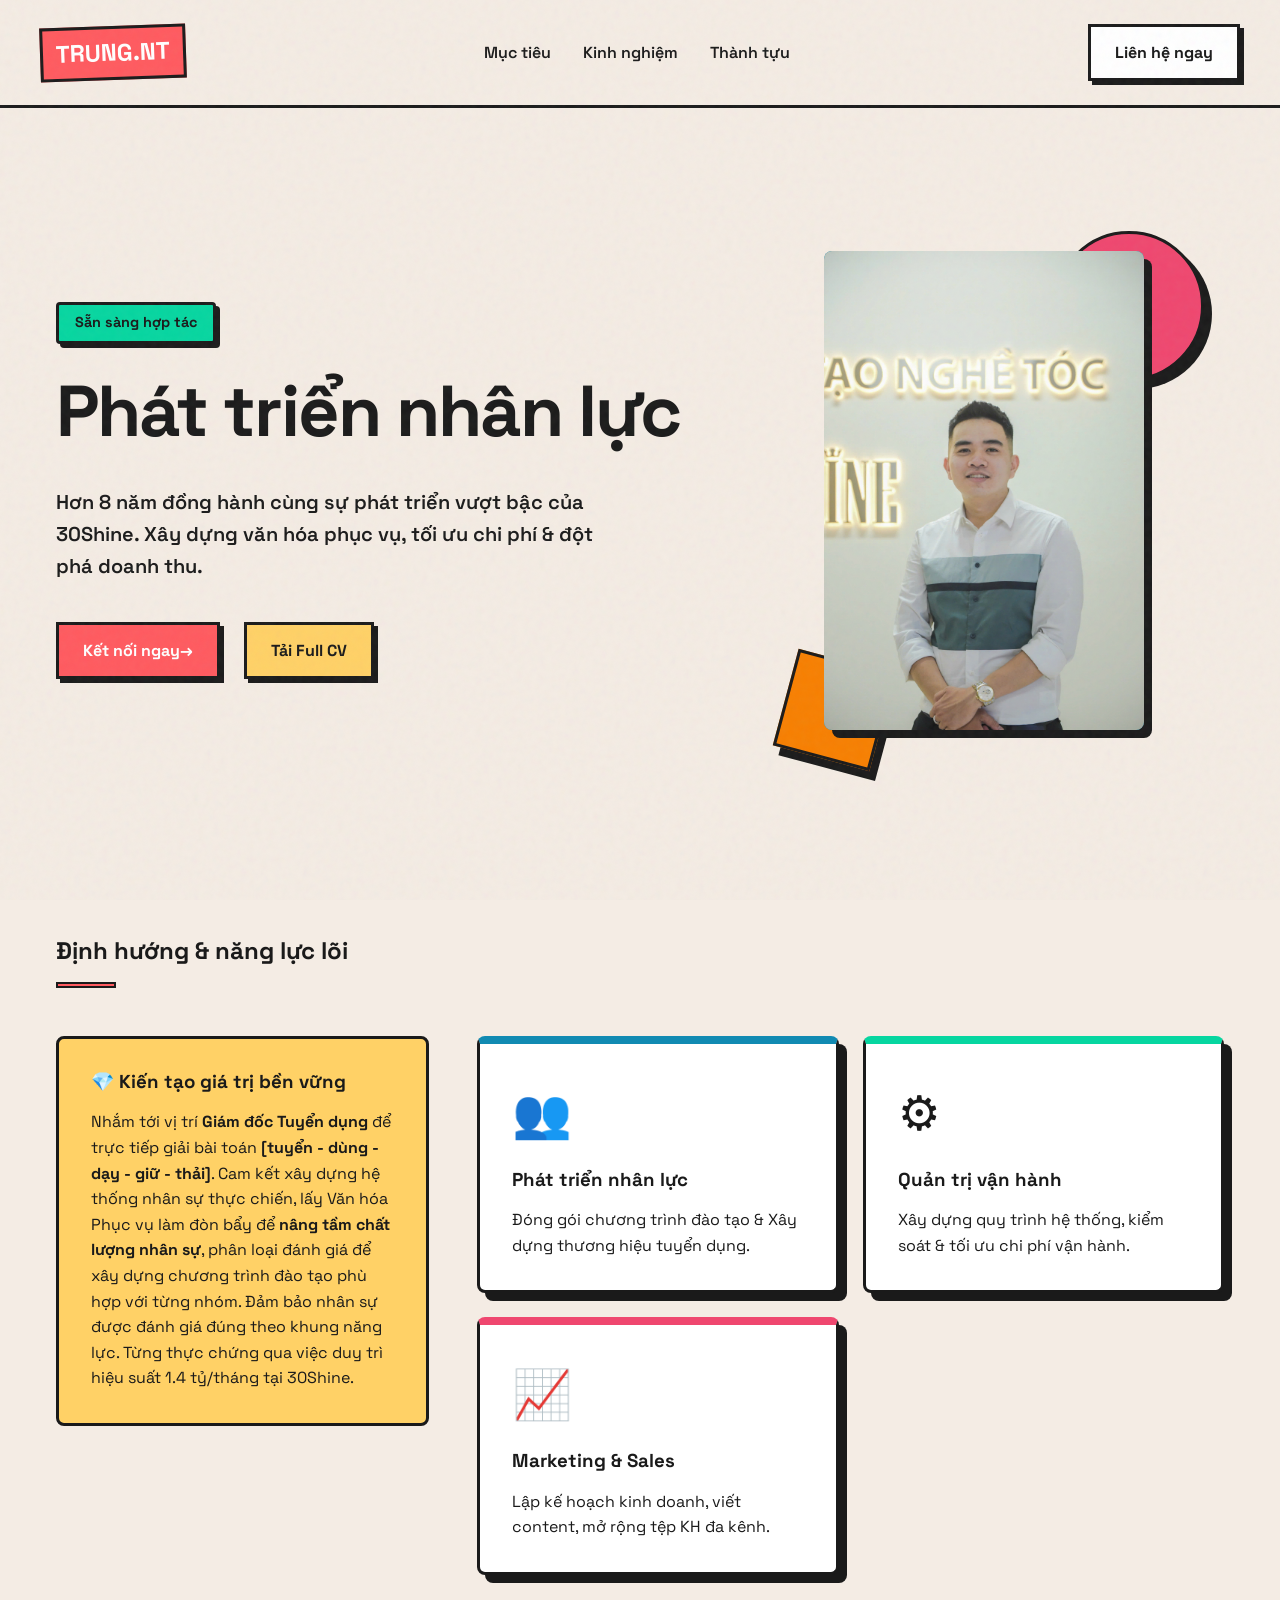
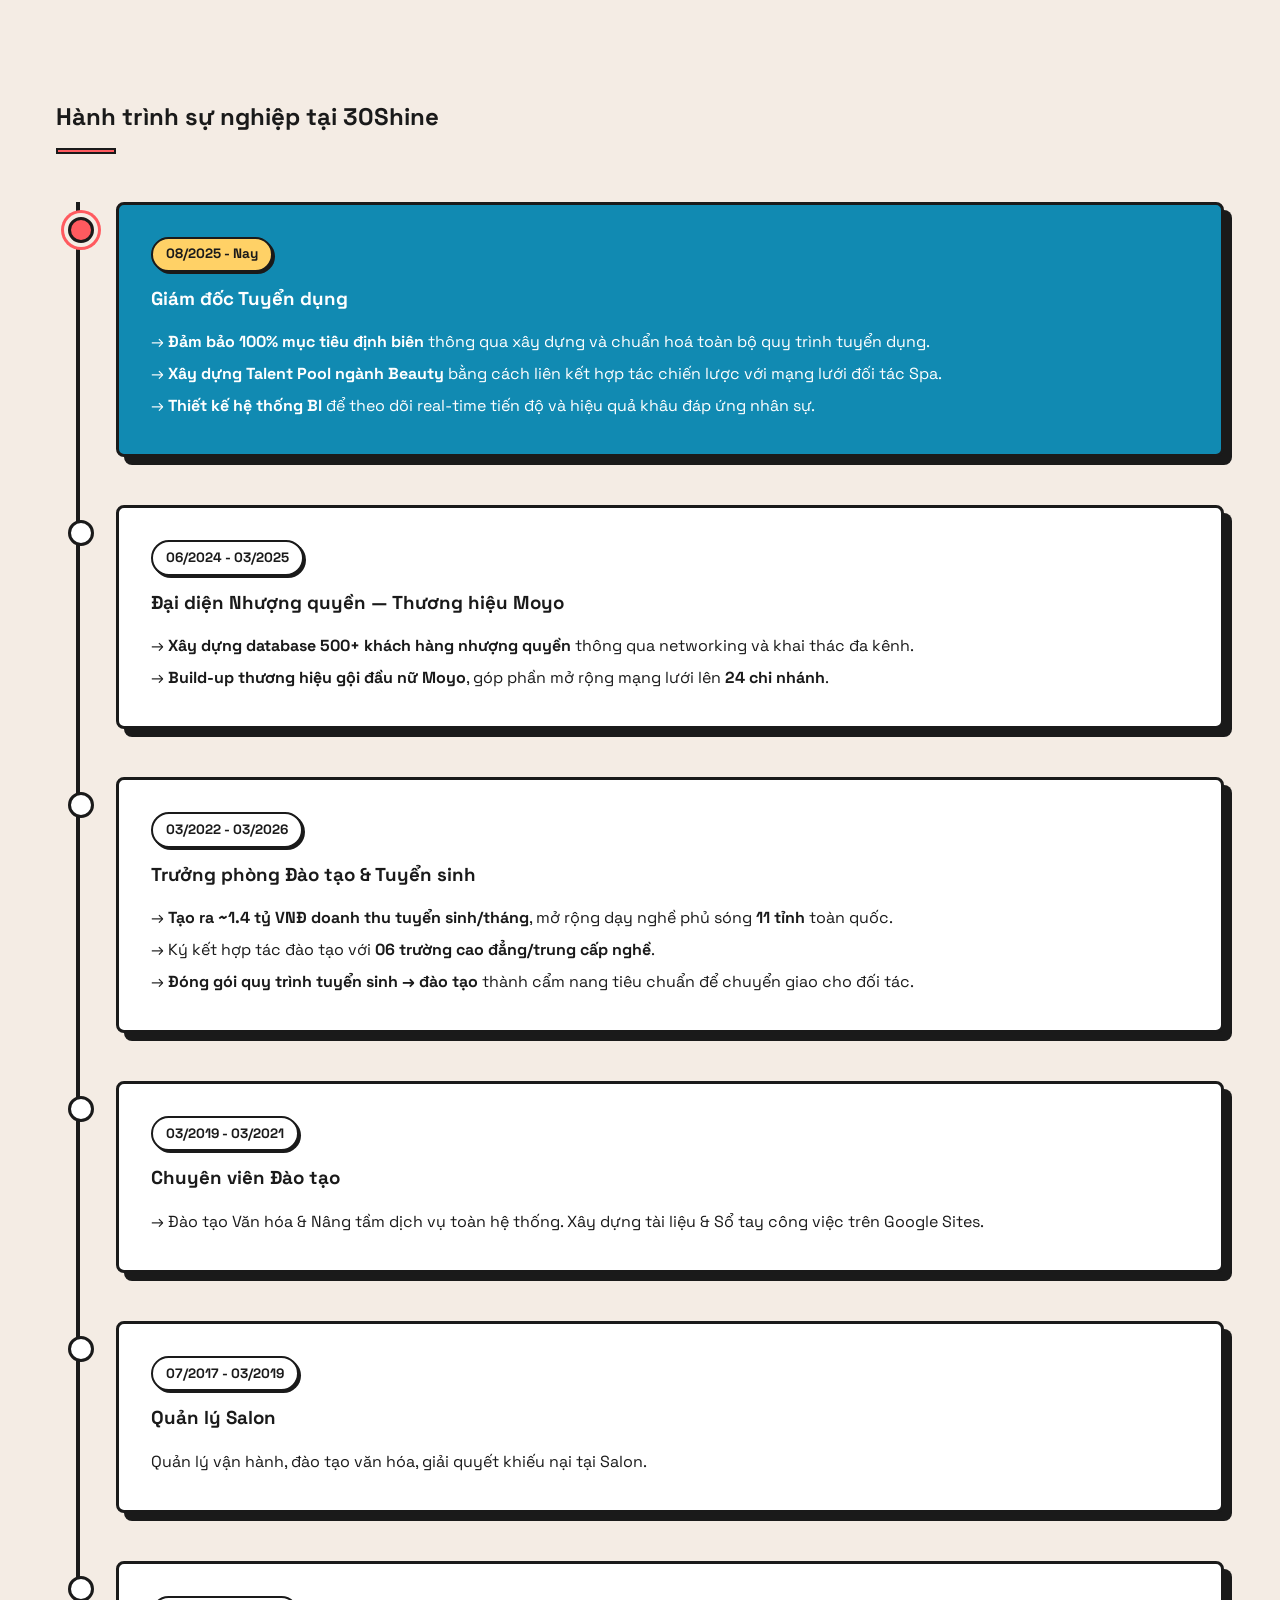
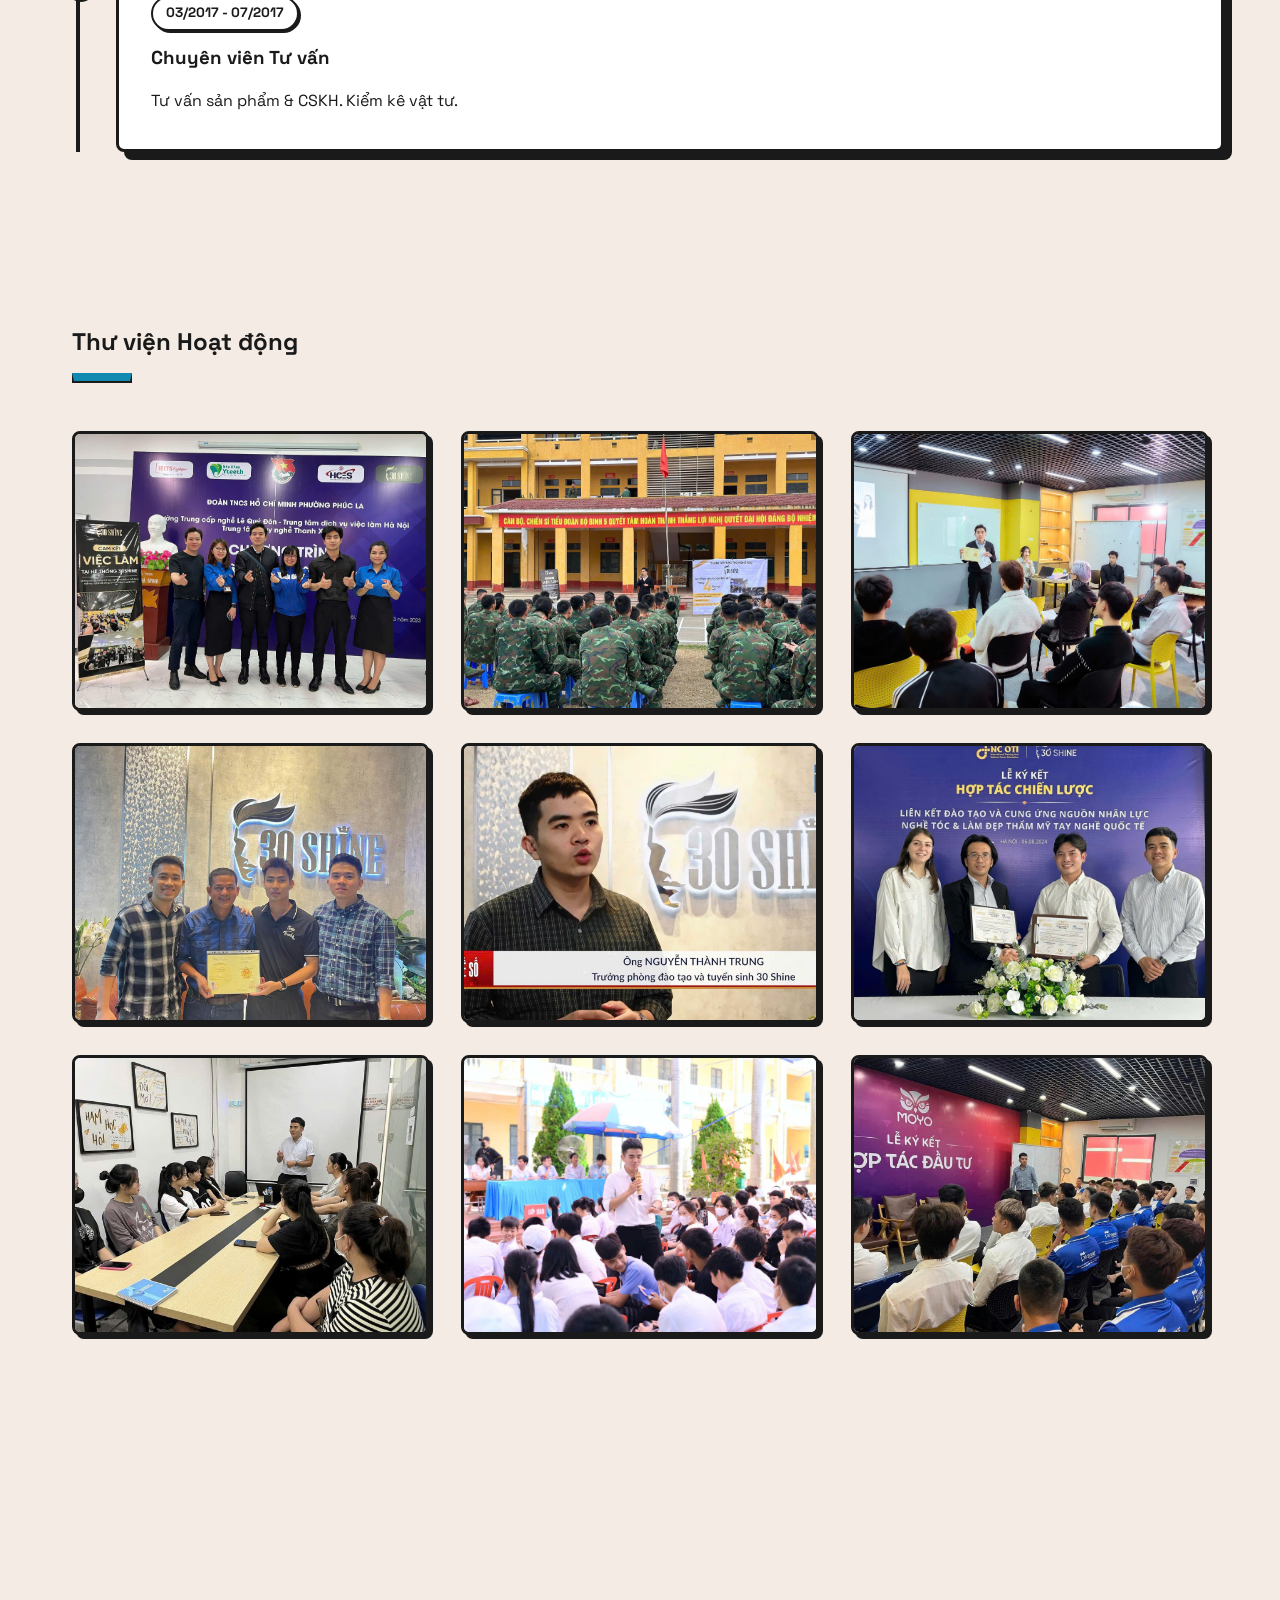
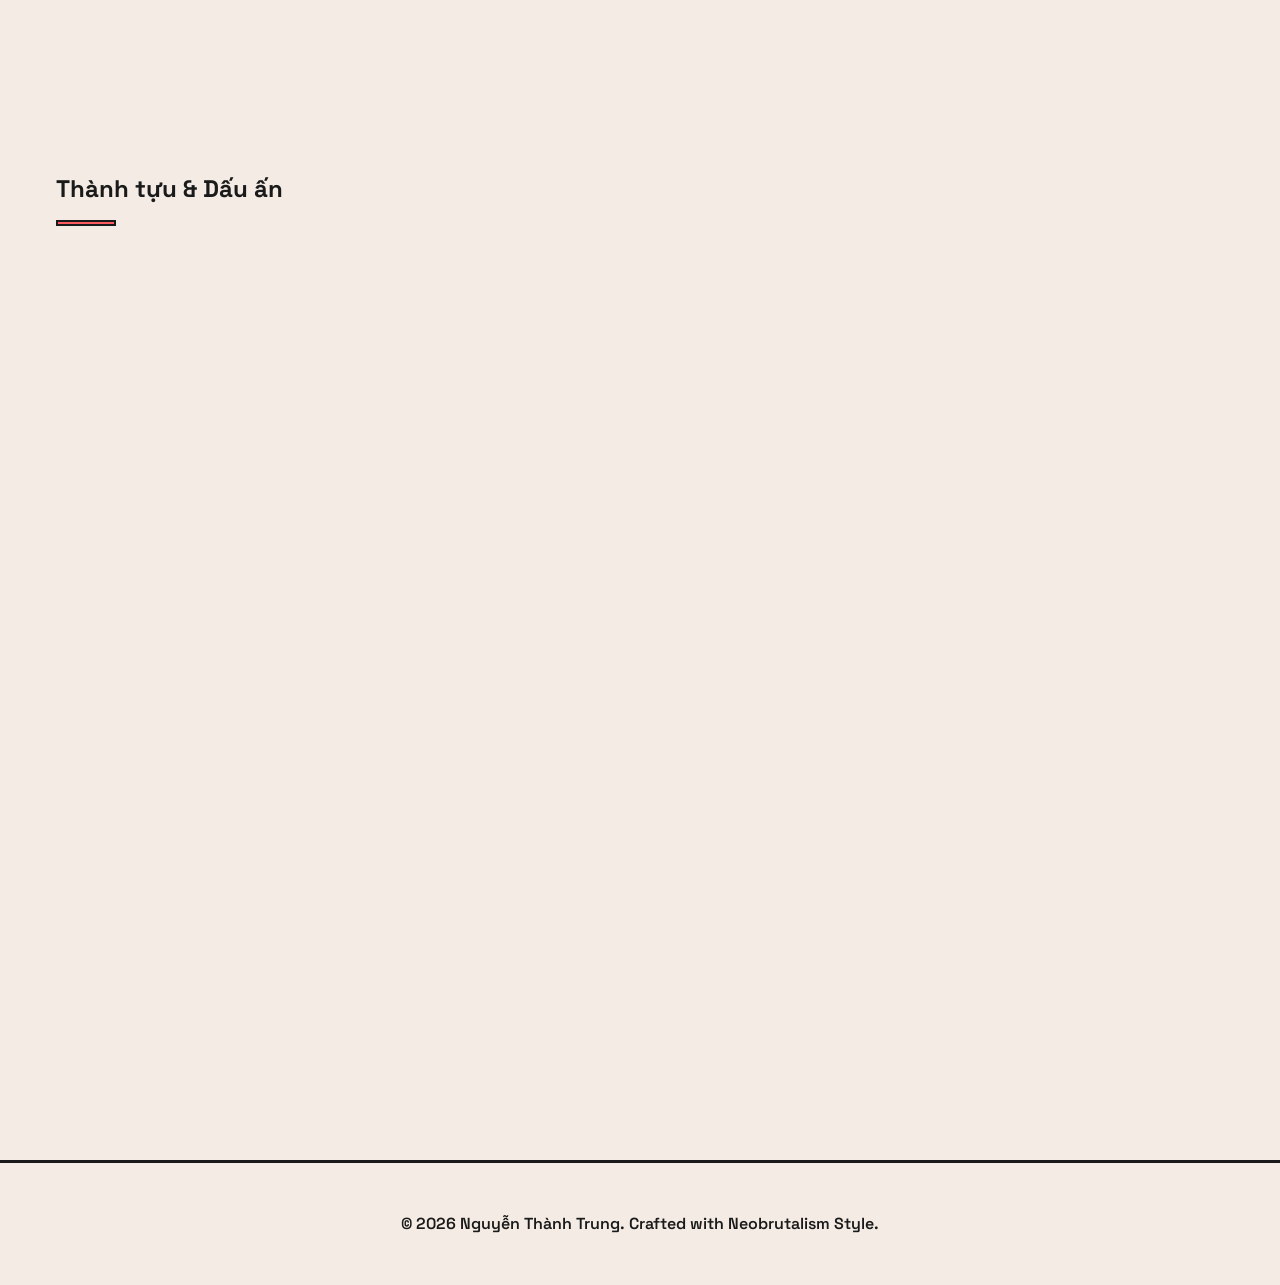
==== index.html @ 02f77760 "Add files via upload" ====
<!DOCTYPE html>
<html lang="vi">

<head>
    <meta charset="UTF-8">
    <meta name="viewport" content="width=device-width, initial-scale=1.0">
    <title>Nguyễn Thành Trung | Portfolio</title>
    <meta name="description" content="Portfolio của Nguyễn Thành Trung - Chuyên gia Đào tạo & Vận hành.">
    <!-- Google Fonts -->
    <link rel="preconnect" href="https://fonts.googleapis.com">
    <link rel="preconnect" href="https://fonts.gstatic.com" crossorigin>
    <link href="https://fonts.googleapis.com/css2?family=Space+Grotesk:wght@400;600;700&display=swap" rel="stylesheet">
    <link rel="stylesheet" href="style.css">
</head>

<body>
    <div class="noise-overlay"></div>

    <!-- Navigation -->
    <nav class="neo-nav">
        <div class="nav-content">
            <div class="logo">TRUNG.NT</div>
            <button class="mobile-menu-btn" aria-label="Toggle menu">
                <span></span><span></span><span></span>
            </button>
            <ul class="nav-links">
                <li><a href="#about">Mục tiêu</a></li>
                <li><a href="#experience">Kinh nghiệm</a></li>
                <li><a href="#achievements">Thành tựu</a></li>
            </ul>
            <a href="#contact" class="neo-btn nav-btn">Liên hệ ngay</a>
        </div>
    </nav>

    <main>
        <!-- Hero Section -->
        <section class="hero" id="hero">
            <div class="hero-content">
                <div class="badge">Sẵn sàng hợp tác</div>
                <h1 class="hero-title">
                    <span class="highlight-box">Phát triển nhân lực</span>
                </h1>
                <p class="hero-subtitle">
                    Hơn 8 năm đồng hành cùng sự phát triển vượt bậc của 30Shine. Xây dựng văn hóa phục vụ, tối ưu chi
                    phí & đột phá doanh thu.
                </p>
                <div class="hero-actions">
                    <a href="#contact" class="neo-btn primary-btn pulse-anim">Kết nối ngay <span
                            class="arrow">→</span></a>
                    <a href="cv_detail.html" target="_blank" class="neo-btn secondary-btn">Tải Full CV</a>
                </div>
            </div>
            <div class="hero-visual">
                <div class="neo-card intro-card">
                    <img src="assets/images/anh_dai_dien.jpg" alt="Nguyễn Thành Trung - Giám đốc Tuyển dụng"
                        class="profile-pic">
                </div>
                <!-- Trang trí -->
                <div class="shape shape-1"></div>
                <div class="shape shape-2"></div>
            </div>
        </section>



        <!-- Mục tiêu & Năng lực lõi -->
        <section class="about" id="about">
            <div class="section-header">
                <h2 class="section-title">Định hướng & năng lực lõi</h2>
                <div class="neo-separator"></div>
            </div>
            <div class="about-grid">
                <div class="about-text neo-box">
                    <h3>💎 Kiến tạo giá trị bền vững</h3>
                    <p>Nhắm tới vị trí <strong>Giám đốc Tuyển dụng</strong> để trực tiếp giải bài toán
                        <strong>[tuyển - dùng - dạy - giữ - thải]</strong>. Cam kết xây dựng hệ
                        thống nhân sự thực chiến, lấy Văn hóa Phục vụ làm đòn bẩy để <strong>nâng tầm chất lượng nhân
                            sự</strong>, phân loại đánh giá để xây dựng chương trình đào tạo phù hợp với từng nhóm. Đảm
                        bảo nhân sự được đánh giá đúng theo khung năng lực. Từng thực chứng qua việc duy trì hiệu suất
                        1.4 tỷ/tháng tại 30Shine.
                    </p>
                </div>

                <div class="skills-grid">
                    <div class="neo-card skill-card color-blue">
                        <div class="skill-icon">👥</div>
                        <h3>Phát triển nhân lực</h3>
                        <p>Đóng gói chương trình đào tạo & Xây dựng thương hiệu tuyển dụng.</p>
                    </div>
                    <div class="neo-card skill-card color-green">
                        <div class="skill-icon">⚙️</div>
                        <h3>Quản trị vận hành</h3>
                        <p>Xây dựng quy trình hệ thống, kiểm soát & tối ưu chi phí vận hành.</p>
                    </div>
                    <div class="neo-card skill-card color-pink">
                        <div class="skill-icon">📈</div>
                        <h3>Marketing & Sales</h3>
                        <p>Lập kế hoạch kinh doanh, viết content, mở rộng tệp KH đa kênh.</p>
                    </div>
                </div>
            </div>
        </section>

        <!-- Kinh nghiệm -->
        <section class="experience" id="experience">
            <div class="section-header">
                <h2 class="section-title">Hành trình sự nghiệp tại 30Shine</h2>
                <div class="neo-separator"></div>
            </div>

            <div class="timeline">
                <!-- Job 1: Giám đốc Tuyển dụng -->
                <div class="timeline-item is-current">
                    <div class="neo-card job-card highlight-card">
                        <div class="job-meta">
                            <span class="job-date neo-badge">08/2025 - Nay</span>
                        </div>
                        <h3 class="job-role">Giám đốc Tuyển dụng</h3>
                        <p class="job-description">
                            → <strong>Đảm bảo 100% mục tiêu định biên</strong> thông qua xây dựng và chuẩn hoá toàn bộ
                            quy trình tuyển dụng.<br>
                            → <strong>Xây dựng Talent Pool ngành Beauty</strong> bằng cách liên kết hợp tác chiến lược
                            với mạng lưới đối tác Spa.<br>
                            → <strong>Thiết kế hệ thống BI</strong> để theo dõi real-time tiến độ và hiệu quả khâu đáp
                            ứng nhân sự.
                        </p>
                    </div>
                </div>

                <!-- Job 2: Đại diện Nhượng quyền -->
                <div class="timeline-item">
                    <div class="neo-card job-card">
                        <div class="job-meta">
                            <span class="job-date neo-badge">06/2024 - 03/2025</span>
                        </div>
                        <h3 class="job-role">Đại diện Nhượng quyền — Thương hiệu Moyo</h3>
                        <p class="job-description">
                            → <strong>Xây dựng database 500+ khách hàng nhượng quyền</strong> thông qua networking và
                            khai
                            thác đa kênh.<br>
                            → <strong>Build-up thương hiệu gội đầu nữ Moyo</strong>, góp phần mở rộng mạng lưới lên
                            <strong>24 chi nhánh</strong>.
                        </p>
                    </div>
                </div>

                <!-- Job 3: Trưởng phòng ĐT & TS -->
                <div class="timeline-item">
                    <div class="neo-card job-card">
                        <div class="job-meta">
                            <span class="job-date neo-badge">03/2022 - 03/2026</span>
                        </div>
                        <h3 class="job-role">Trưởng phòng Đào tạo & Tuyển sinh</h3>
                        <p class="job-description">
                            → <strong>Tạo ra ~1.4 tỷ VNĐ doanh thu tuyển sinh/tháng</strong>, mở rộng dạy nghề phủ sóng
                            <strong>11 tỉnh</strong> toàn quốc.<br>
                            → Ký kết hợp tác đào tạo với <strong>06 trường cao đẳng/trung cấp nghề</strong>.<br>
                            → <strong>Đóng gói quy trình tuyển sinh → đào tạo</strong> thành cẩm nang tiêu chuẩn để
                            chuyển giao cho đối tác.
                        </p>
                    </div>
                </div>

                <!-- Job 4: Chuyên viên Đào tạo -->
                <div class="timeline-item">
                    <div class="neo-card job-card small-card">
                        <div class="job-meta">
                            <span class="job-date neo-badge">03/2019 - 03/2021</span>
                        </div>
                        <h3 class="job-role">Chuyên viên Đào tạo</h3>
                        <p class="job-description">
                            → Đào tạo Văn hóa & Nâng tầm dịch vụ toàn hệ thống. Xây dựng tài liệu & Sổ tay công việc
                            trên Google Sites.
                        </p>
                    </div>
                </div>

                <!-- Job 5: Quản lý Salon -->
                <div class="timeline-item collapsed">
                    <div class="neo-card job-card small-card">
                        <div class="job-meta">
                            <span class="job-date neo-badge">07/2017 - 03/2019</span>
                        </div>
                        <h3 class="job-role">Quản lý Salon</h3>
                        <p class="job-description">Quản lý vận hành, đào tạo văn hóa, giải quyết khiếu nại tại Salon.
                        </p>
                    </div>
                </div>

                <!-- Job 6: Chuyên viên Tư vấn -->
                <div class="timeline-item collapsed">
                    <div class="neo-card job-card small-card">
                        <div class="job-meta">
                            <span class="job-date neo-badge">03/2017 - 07/2017</span>
                        </div>
                        <h3 class="job-role">Chuyên viên Tư vấn</h3>
                        <p class="job-description">Tư vấn sản phẩm & CSKH. Kiểm kê vật tư.</p>
                    </div>
                </div>
            </div>
        </section>

        <!-- Thư viện hình ảnh hoạt động -->
        <section class="gallery" id="gallery">
            <div class="section-header">
                <h2 class="section-title">Thư viện Hoạt động</h2>
                <div class="neo-separator color-blue"></div>
            </div>
            <div class="gallery-grid">
                <div class="neo-card img-card"><img
                        src="assets/images/z7576290577034_81e336fcf08d0fcaa352661050a83299.jpg" alt="Hoạt động 1"
                        loading="lazy"></div>
                <div class="neo-card img-card"><img
                        src="assets/images/z7576290581107_7b0a91bdfef09a98564b756880747d9b.jpg" alt="Hoạt động 2"
                        loading="lazy"></div>
                <div class="neo-card img-card"><img
                        src="assets/images/z7576290594492_5654cd7d3670d0427db9d3370e00cd32.jpg" alt="Hoạt động 3"
                        loading="lazy"></div>
                <div class="neo-card img-card"><img
                        src="assets/images/z7576290595450_aef2e94fbaa9cb9de19e017eab35b91e.jpg" alt="Hoạt động 4"
                        loading="lazy"></div>
                <div class="neo-card img-card"><img
                        src="assets/images/z7576290597962_6893ce26d11a2f3e58070a5933b6b26e.jpg" alt="Hoạt động 5"
                        loading="lazy"></div>
                <div class="neo-card img-card"><img
                        src="assets/images/z7576290605880_f2f3d785ffdaaa693ee21861bc54a91a.jpg" alt="Hoạt động 6"
                        loading="lazy"></div>
                <div class="neo-card img-card"><img
                        src="assets/images/z7576290618510_0b3eac11b432a378b9816c355287b7f2.jpg" alt="Hoạt động 7"
                        loading="lazy"></div>
                <div class="neo-card img-card"><img
                        src="assets/images/z7576290618651_c4ed8628e1528053c4a8f9dc5334396a.jpg" alt="Hoạt động 8"
                        loading="lazy"></div>
                <div class="neo-card img-card"><img
                        src="assets/images/z7576290620640_14280a243634efdb25fd74dba5e611fc.jpg" alt="Hoạt động 9"
                        loading="lazy"></div>
                <div class="neo-card img-card"><img
                        src="assets/images/z7576290625409_ee4d6cbe5cddcddc4caa992694242afb.jpg" alt="Hoạt động 10"
                        loading="lazy"></div>
                <!-- Ẩn hình 11 nếu grid đẹp với 10 hình hoặc để css lưới tự động responsive -->
                <div class="neo-card img-card"><img
                        src="assets/images/z7576290630093_bef7a70e5215776886c7f437cc0bbad6.jpg" alt="Hoạt động 11"
                        loading="lazy"></div>
            </div>
        </section>

        <!-- Thành tựu & Giải thưởng -->
        <section class="achievements" id="achievements">
            <div class="section-header">
                <h2 class="section-title">Thành tựu & Dấu ấn</h2>
                <div class="neo-separator"></div>
            </div>

            <div class="achievement-grid">
                <div class="neo-card stat-card">
                    <div class="stat-year neo-badge primary">2022</div>
                    <h3>Lợi nhuận Vượt trội</h3>
                    <p>Đạt thành tích dẫn đầu về tối ưu chi phí & lợi nhuận tại điểm bán.</p>
                </div>

                <div class="neo-card stat-card">
                    <div class="stat-year neo-badge primary">2021</div>
                    <h3>Tăng trưởng Đỉnh cao</h3>
                    <p>Đạt thành tích ngành hàng có lũy kế tăng trưởng cao nhất toàn quốc.</p>
                </div>

                <div class="neo-card stat-card">
                    <div class="stat-year neo-badge">2019</div>
                    <h3>Master Trainer</h3>
                    <p>Giải thưởng người truyền cảm hứng toàn quốc 30Shine.</p>
                </div>

                <div class="neo-card stat-card">
                    <div class="stat-year neo-badge">2018</div>
                    <h3>Quản lý Xuất sắc</h3>
                    <p>Ghi nhận năng lực quản trị vận hành xuất sắc.</p>
                </div>
            </div>
        </section>

        <!-- Liên hệ CTA -->
        <section class="contact" id="contact">
            <div class="neo-box cta-box color-yellow">
                <h2>Đã sẵn sàng tạo ra sự thay đổi?</h2>
                <p>Từ việc chuẩn hoá quy trình nhân sự đến xây dựng hệ thống nhượng quyền bài bản – tôi ở đây để đồng
                    hành cùng bạn trên con đường phát triển bền vững.</p>
                <div class="contact-methods">
                    <a href="mailto:trung.nguyen250196@gmail.com" class="neo-btn primary-btn email-btn">
                        <span class="icon">✉️</span> Gửi Email Ngay
                    </a>
                    <!-- Mock SĐT -->
                    <div class="neo-tag phone-tag">
                        📞 0375 749 245
                    </div>
                </div>
            </div>
        </section>
    </main>

    <footer class="neo-footer">
        <p>© 2026 Nguyễn Thành Trung. Crafted with Neobrutalism Style.</p>
    </footer>



    <script src="script.js"></script>
</body>

</html>
---- style.css ----
﻿/* Base & Reset */
:root {
    /* Neobrutalism Palette */
    --bg-color: #f4ece4;
    --text-color: #1a1a1a;
    --primary: #FF5A5F;
    --secondary: #2B2D42;

    /* Vibrant Accent Colors */
    --yellow: #FFD166;
    --green: #06D6A0;
    --blue: #118AB2;
    --pink: #EF476F;
    --orange: #F77F00;

    /* Shadows & Borders */
    --border-dark: 3px solid #1a1a1a;
    --shadow-sm: 4px 4px 0px #1a1a1a;
    --shadow-md: 8px 8px 0px #1a1a1a;
    --shadow-lg: 12px 12px 0px #1a1a1a;

    /* Typography */
    --font-main: 'Space Grotesk', system-ui, sans-serif;

    /* Spacing */
    --space-sm: 0.5rem;
    --space-md: 1rem;
    --space-lg: 2rem;
    --space-xl: 4rem;
}

* {
    margin: 0;
    padding: 0;
    box-sizing: border-box;
}

body {
    font-family: var(--font-main);
    background-color: var(--bg-color);
    color: var(--text-color);
    line-height: 1.6;
    overflow-x: hidden;
}

/* Texture Overlay */
.noise-overlay {
    position: fixed;
    top: 0;
    left: 0;
    width: 100%;
    height: 100%;
    pointer-events: none;
    z-index: 9999;
    background-image: url('data:image/svg+xml;utf8,%3Csvg viewBox="0 0 200 200" xmlns="http://www.w3.org/2000/svg"%3E%3Cfilter id="noiseFilter"%3E%3CfeTurbulence type="fractalNoise" baseFrequency="0.65" numOctaves="3" stitchTiles="stitch"/%3E%3C/filter%3E%3Crect width="100%25" height="100%25" filter="url(%23noiseFilter)" opacity="0.05"/%3E%3C/svg%3E');
}

/* Typography */
h1,
h2,
h3,
h4,
h5,
h6 {
    font-weight: 700;
    line-height: 1.2;
    margin-bottom: var(--space-md);
}

a {
    color: inherit;
    text-decoration: none;
}

/* Utilities */
.neo-btn {
    display: inline-flex;
    align-items: center;
    justify-content: center;
    padding: 0.8rem 1.5rem;
    font-family: inherit;
    font-weight: 700;
    font-size: 1rem;
    background: #fff;
    border: var(--border-dark);
    box-shadow: var(--shadow-sm);
    cursor: pointer;
    transition: all 0.2s ease;
}

.neo-btn:hover {
    transform: translate(-4px, -4px) rotate(-1deg);
    box-shadow: var(--shadow-md);
}

.neo-btn:active {
    transform: translate(2px, 2px);
    box-shadow: 2px 2px 0px #1a1a1a;
}

.neo-btn.primary-btn {
    background: var(--primary);
    color: #fff;
}

.neo-btn.secondary-btn {
    background: var(--yellow);
    color: var(--text-color);
}

.neo-card {
    background: #fff;
    border: var(--border-dark);
    box-shadow: var(--shadow-md);
    padding: var(--space-lg);
    border-radius: 8px;
    transition: transform 0.3s ease, box-shadow 0.3s ease;
}

.neo-card:hover {
    transform: translate(-6px, -6px) rotate(1deg);
    box-shadow: var(--shadow-lg);
}

.neo-box {
    background: #fff;
    border: var(--border-dark);
    padding: var(--space-lg);
    border-radius: 8px;
}

.neo-badge {
    display: inline-block;
    padding: 0.3rem 0.8rem;
    font-weight: 700;
    font-size: 0.85rem;
    border: 2px solid var(--text-color);
    border-radius: 50px;
    background: #fff;
    box-shadow: 2px 2px 0px var(--text-color);
}

.neo-badge.primary {
    background: var(--green);
}

.neo-separator {
    width: 60px;
    height: 6px;
    background: var(--primary);
    border: 2px solid var(--text-color);
    margin: var(--space-md) 0;
}

/* Structure */
main {
    max-width: 1200px;
    margin: 0 auto;
    padding: 0 var(--space-md);
}

section {
    padding: var(--space-xl) 0;
    position: relative;
}

/* --- Navigation --- */
.neo-nav {
    padding: 1.5rem;
    position: sticky;
    top: 0;
    z-index: 100;
    background: var(--bg-color);
    border-bottom: var(--border-dark);
}

.nav-content {
    max-width: 1200px;
    margin: 0 auto;
    display: flex;
    justify-content: space-between;
    align-items: center;
}

.logo {
    font-size: 1.5rem;
    font-weight: 700;
    background: var(--primary);
    color: #fff;
    padding: 0.3rem 0.8rem;
    border: var(--border-dark);
    transform: rotate(-2deg);
}

.nav-links {
    display: flex;
    list-style: none;
    gap: 2rem;
}

.nav-links a {
    font-weight: 600;
    position: relative;
    padding-bottom: 3px;
}

.nav-links a::after {
    content: '';
    position: absolute;
    bottom: 0;
    left: 0;
    width: 0;
    height: 3px;
    background: var(--primary);
    transition: width 0.3s ease;
}

.nav-links a:hover::after {
    width: 100%;
}

/* Mobile Menu Button */
.mobile-menu-btn {
    display: none;
    background: none;
    border: none;
    cursor: pointer;
    padding: 0.5rem;
    z-index: 101;
}

.mobile-menu-btn span {
    display: block;
    width: 25px;
    height: 3px;
    background-color: var(--text-color);
    margin: 5px 0;
    transition: 0.3s;
}

/* --- Hero Section --- */
.hero {
    display: grid;
    grid-template-columns: 1.2fr 1fr;
    gap: 4rem;
    align-items: center;
    min-height: 85vh;
}

.badge {
    display: inline-block;
    background: var(--green);
    border: var(--border-dark);
    padding: 0.4rem 1rem;
    font-weight: 700;
    font-size: 0.9rem;
    margin-bottom: 1.5rem;
    box-shadow: var(--shadow-sm);
    border-radius: 4px;
}

.hero-title {
    font-size: 4.5rem;
    margin-bottom: 2rem;
    letter-spacing: -2px;
}

.highlight-box {
    white-space: nowrap;
}

.hero-subtitle {
    font-size: 1.25rem;
    margin-bottom: 2.5rem;
    max-width: 90%;
    font-weight: 600;
}

.hero-actions {
    display: flex;
    gap: 1.5rem;
}

.hero-visual {
    position: relative;
    display: flex;
    justify-content: center;
    align-items: center;
}

.intro-card {
    background: var(--blue);
    max-width: 320px;
    z-index: 2;
    transform: rotate(2deg);
    padding: 0;
    overflow: hidden;
    border: var(--border-width) solid var(--text-color);
    border-radius: 8px;
    box-shadow: var(--shadow-md);
}

.intro-card img.profile-pic {
    width: 100%;
    height: auto;
    display: block;
    object-fit: cover;
}

/* Decoration shapes */
.shape {
    position: absolute;
    border: var(--border-dark);
    box-shadow: var(--shadow-md);
    z-index: 1;
}

.shape-1 {
    width: 150px;
    height: 150px;
    background: var(--pink);
    border-radius: 50%;
    top: -20px;
    right: 20px;
}

.shape-2 {
    width: 100px;
    height: 100px;
    background: var(--orange);
    bottom: -30px;
    left: 40px;
    transform: rotate(15deg);
}

/* --- About Section --- */
.about-grid {
    display: grid;
    grid-template-columns: 1fr 2fr;
    gap: 3rem;
    margin-top: 3rem;
}

.about-text {
    background: var(--yellow);
    height: fit-content;
}

.skills-grid {
    display: grid;
    grid-template-columns: repeat(auto-fit, minmax(240px, 1fr));
    gap: 1.5rem;
}

.skill-card {
    display: flex;
    flex-direction: column;
}

.skill-icon {
    font-size: 3rem;
    margin-bottom: 1rem;
}

.color-blue {
    border-top: 8px solid var(--blue);
}

.color-green {
    border-top: 8px solid var(--green);
}

.color-pink {
    border-top: 8px solid var(--pink);
}

/* --- Experience Timeline --- */
.timeline {
    margin-top: 3rem;
    position: relative;
}

.timeline::before {
    content: '';
    position: absolute;
    left: 20px;
    top: 0;
    bottom: 0;
    width: 4px;
    background: var(--text-color);
}

.timeline-item {
    position: relative;
    padding-left: 60px;
    margin-bottom: 3rem;
}

.timeline-item::before {
    content: '';
    position: absolute;
    left: 12px;
    top: 15px;
    width: 20px;
    height: 20px;
    border-radius: 50%;
    background: #fff;
    border: var(--border-dark);
    z-index: 2;
}

.timeline-item.is-current::before {
    background: var(--primary);
    box-shadow: 0 0 0 4px var(--bg-color), 0 0 0 7px var(--primary);
}

.job-meta {
    margin-bottom: 1rem;
}

.highlight-card {
    background: var(--blue);
    color: white;
}

.highlight-card .neo-badge {
    background: var(--yellow);
    color: var(--text-color);
}

.small-card {
    opacity: 0.8;
}

.job-description {
    line-height: 2.0;
}

/* --- ThÆ° viá»‡n HÃ¬nh áº£nh --- */
.gallery {
    padding: var(--space-xl) var(--space-md);
}

.gallery-grid {
    display: grid;
    grid-template-columns: repeat(auto-fill, minmax(280px, 1fr));
    gap: 2rem;
    margin-top: 3rem;
}

.img-card {
    padding: 0;
    overflow: hidden;
    background: #fff;
    border: var(--border-dark);
    border-radius: 8px;
    height: 280px;
    position: relative;
    box-shadow: var(--shadow-sm);
    transition: transform 0.3s ease, box-shadow 0.3s ease;
}

.img-card img {
    width: 100%;
    height: 100%;
    object-fit: cover;
    display: block;
    transition: transform 0.3s ease;
}

.img-card:hover {
    transform: translate(-6px, -6px);
    box-shadow: var(--shadow-lg);
}

.img-card:hover img {
    transform: scale(1.05);
    /* Zoom nháº¹ áº£nh khi hover */
}

/* --- Achievements --- */
.achievement-grid {
    display: grid;
    grid-template-columns: repeat(auto-fit, minmax(250px, 1fr));
    gap: 2rem;
    margin-top: 3rem;
}

.stat-card {
    text-align: center;
}

.stat-year {
    margin-bottom: 1rem;
    font-size: 1.2rem;
}

/* --- Contact CTA --- */
.cta-box {
    text-align: center;
    padding: 4rem 2rem;
    max-width: 800px;
    margin: 0 auto;
}

.cta-box.color-yellow {
    background: var(--yellow);
}

.cta-box h2 {
    font-size: 2.5rem;
    margin-bottom: 1.5rem;
}

.contact-methods {
    display: flex;
    justify-content: center;
    align-items: center;
    gap: 2rem;
    margin-top: 2rem;
    flex-wrap: wrap;
}

.email-btn {
    font-size: 1.25rem;
    padding: 1rem 2.5rem;
}

.phone-tag {
    font-size: 1.25rem;
    font-weight: 700;
    padding: 1rem 1.5rem;
    background: #fff;
    border: var(--border-dark);
    box-shadow: var(--shadow-sm);
    border-radius: 4px;
}

/* --- Footer --- */
.neo-footer {
    text-align: center;
    padding: 3rem;
    border-top: var(--border-dark);
    margin-top: 4rem;
    font-weight: 600;
}

/* --- Responsive --- */
@media (max-width: 968px) {
    .hero {
        grid-template-columns: 1fr;
        text-align: center;
    }

    .hero-title {
        font-size: 3.5rem;
    }

    .hero-actions {
        justify-content: center;
    }

    .about-grid {
        grid-template-columns: 1fr;
    }
}

@media (max-width: 768px) {
    .mobile-menu-btn {
        display: block;
    }

    .nav-links {
        display: none;
        flex-direction: column;
        position: absolute;
        top: 100%;
        left: 0;
        width: 100%;
        background: var(--bg-color);
        padding: 2rem;
        border-bottom: var(--border-dark);
        border-top: var(--border-dark);
        gap: 1.5rem;
    }

    .nav-links.active {
        display: flex;
    }

    .nav-btn {
        display: none;
        /* Hide on very small screens to save space */
    }

    .hero-title {
        font-size: 2.8rem;
    }

    .timeline::before {
        left: 15px;
    }

    .timeline-item {
        padding-left: 45px;
    }

    .timeline-item::before {
        left: 7px;
    }

    /* Gáº¯n chiá»u dá»c á»Ÿ mÃ n mobile */
    .hero-actions {
        flex-direction: column;
        width: 100%;
        gap: 1rem;
    }

    .hero-actions .neo-btn {
        width: 100%;
    }
}

/* Animations */
@keyframes pulse {
    0% {
        transform: scale(1);
    }

    50% {
        transform: scale(1.05);
    }

    100% {
        transform: scale(1);
    }
}

.pulse-anim {
    animation: pulse 2s infinite ease-in-out;
}
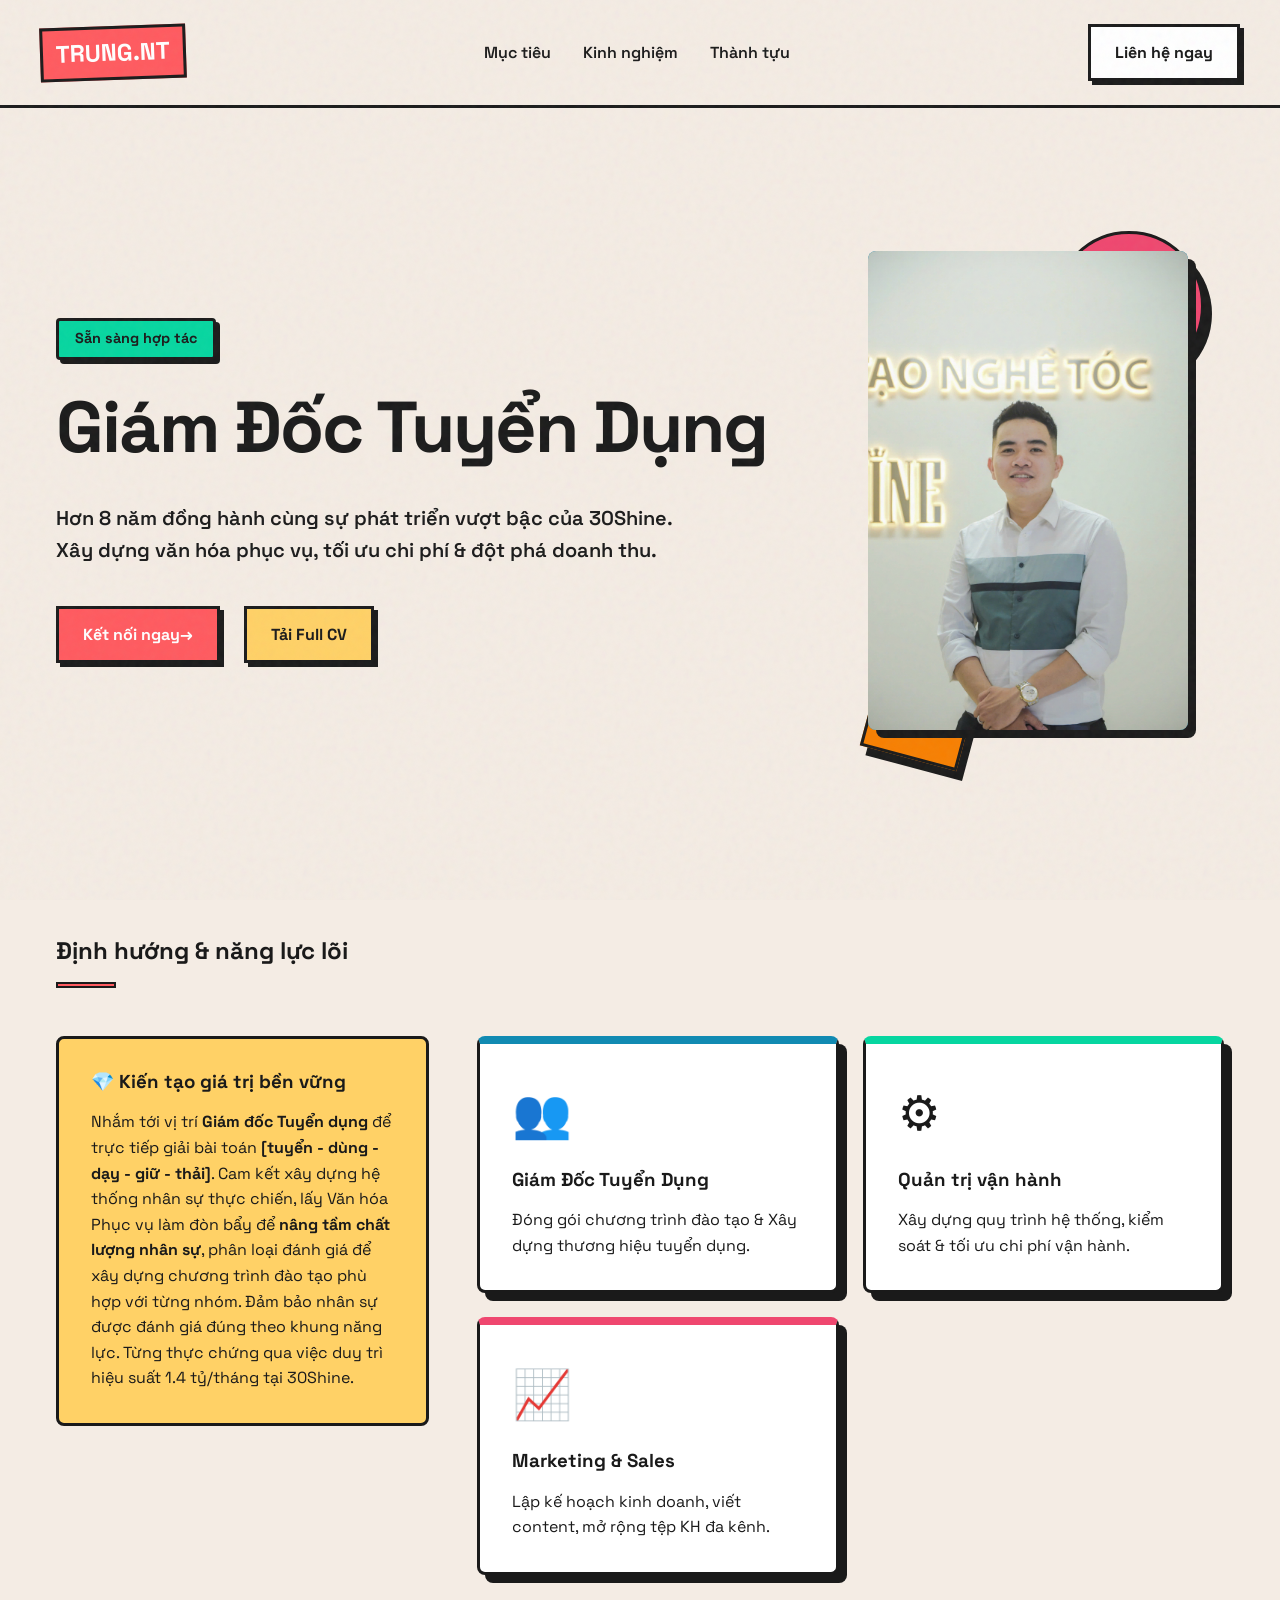
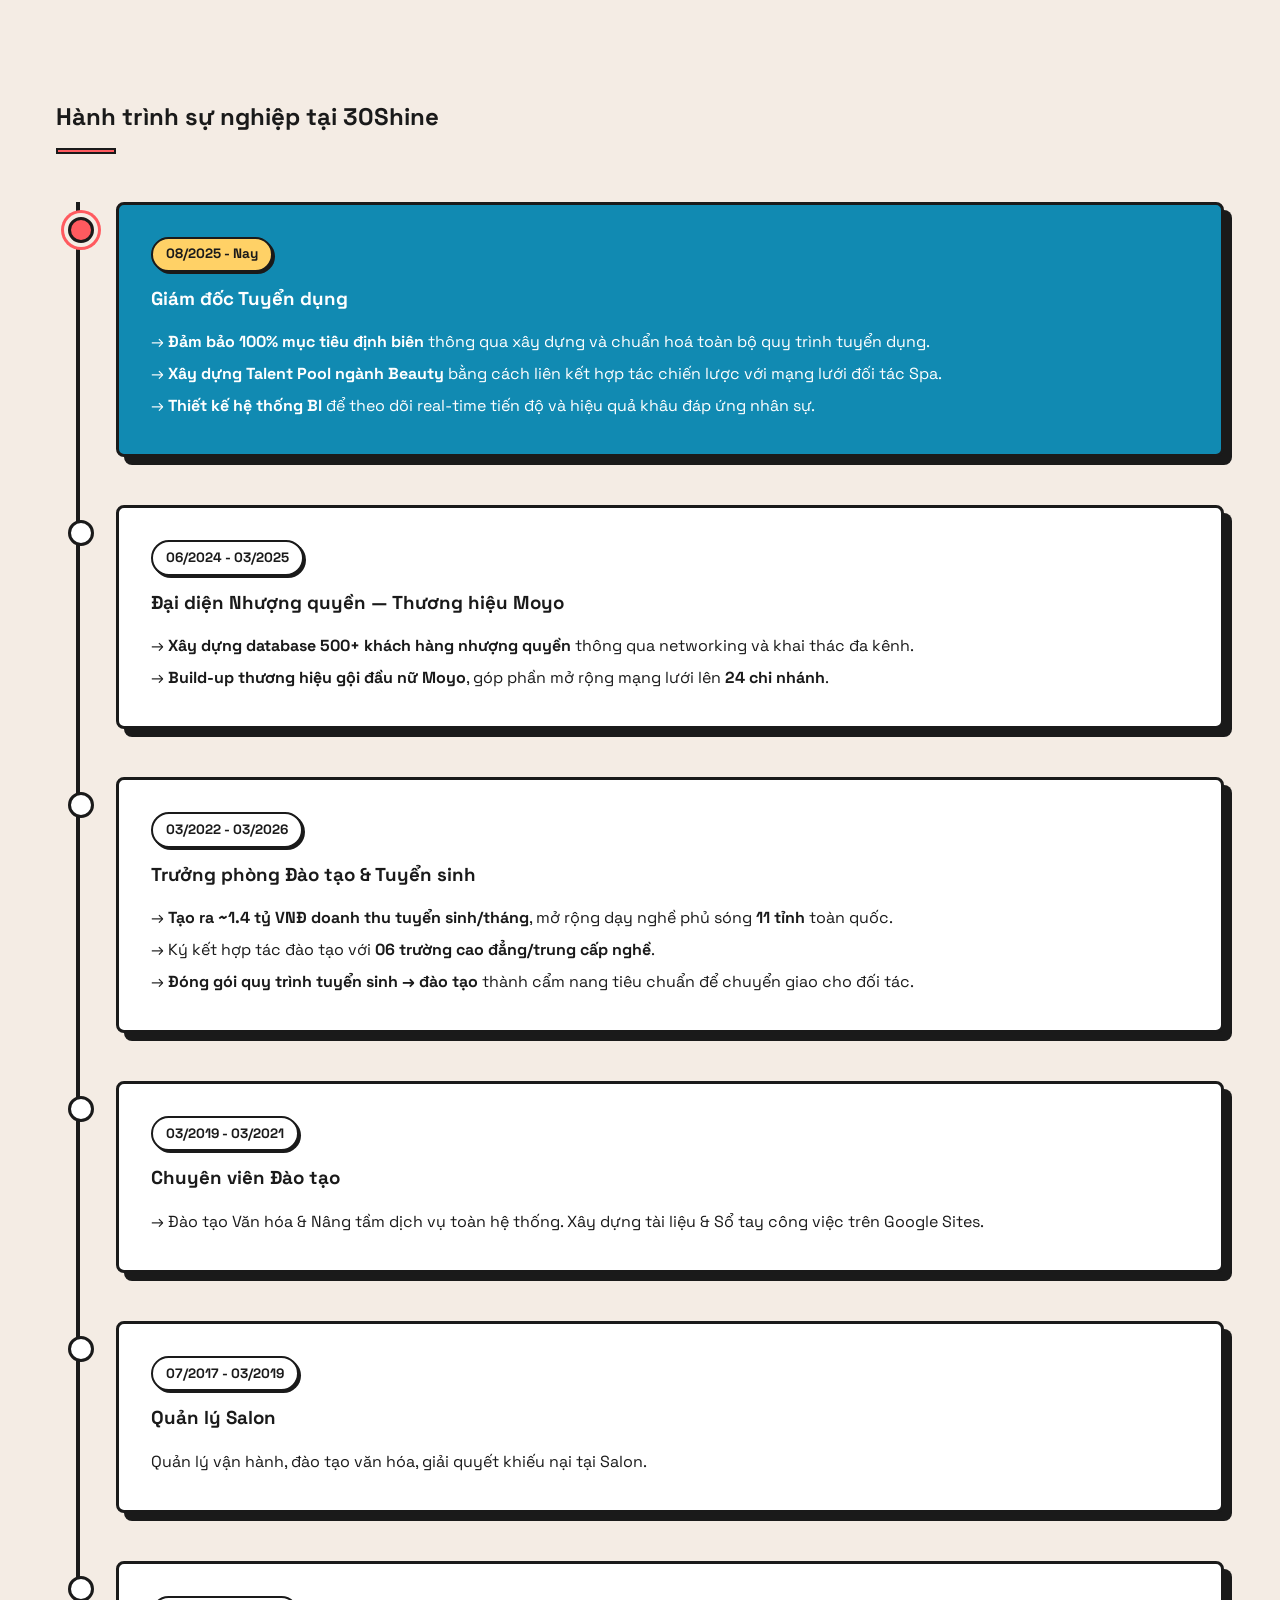
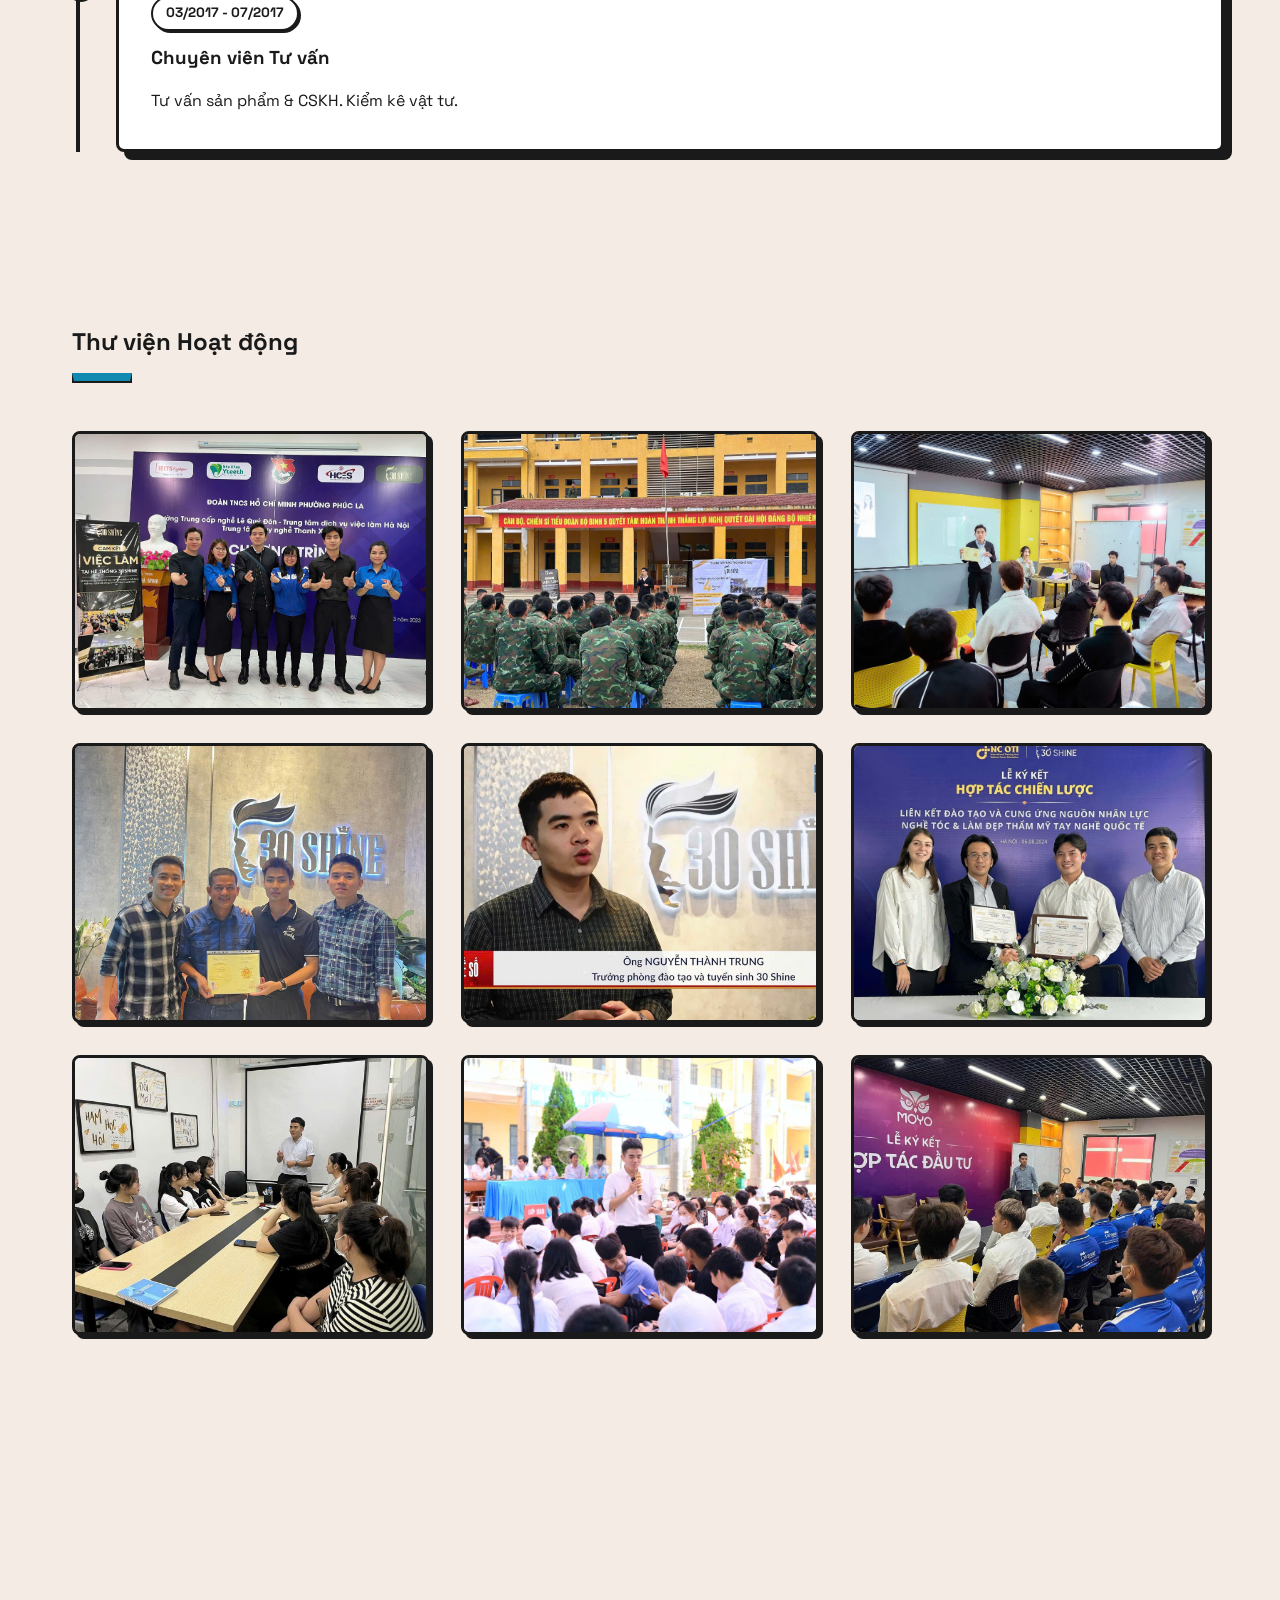
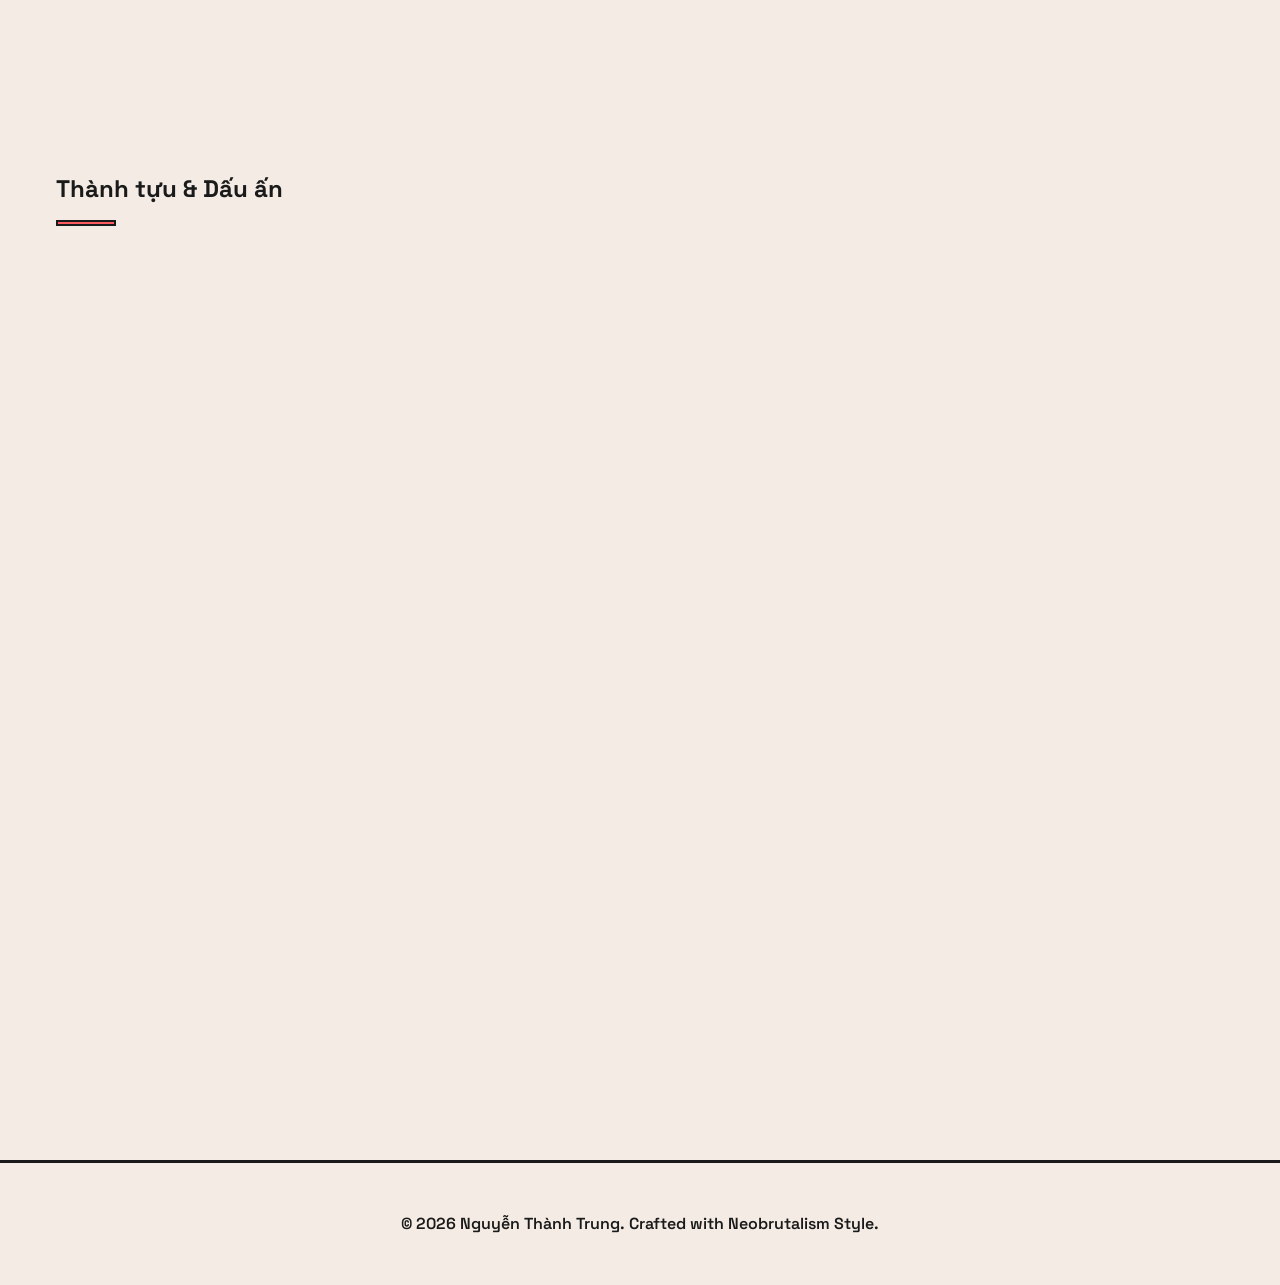
==== commit aba788fe: "Update: Doi chuc danh thanh Giam Doc Tuyen Dung + Fix encoding tieng Viet" ====
--- a/index.html
+++ b/index.html
@@ -1,309 +1,309 @@
-<!DOCTYPE html>
-<html lang="vi">
-
-<head>
-    <meta charset="UTF-8">
-    <meta name="viewport" content="width=device-width, initial-scale=1.0">
-    <title>Nguyễn Thành Trung | Portfolio</title>
-    <meta name="description" content="Portfolio của Nguyễn Thành Trung - Chuyên gia Đào tạo & Vận hành.">
-    <!-- Google Fonts -->
-    <link rel="preconnect" href="https://fonts.googleapis.com">
-    <link rel="preconnect" href="https://fonts.gstatic.com" crossorigin>
-    <link href="https://fonts.googleapis.com/css2?family=Space+Grotesk:wght@400;600;700&display=swap" rel="stylesheet">
-    <link rel="stylesheet" href="style.css">
-</head>
-
-<body>
-    <div class="noise-overlay"></div>
-
-    <!-- Navigation -->
-    <nav class="neo-nav">
-        <div class="nav-content">
-            <div class="logo">TRUNG.NT</div>
-            <button class="mobile-menu-btn" aria-label="Toggle menu">
-                <span></span><span></span><span></span>
-            </button>
-            <ul class="nav-links">
-                <li><a href="#about">Mục tiêu</a></li>
-                <li><a href="#experience">Kinh nghiệm</a></li>
-                <li><a href="#achievements">Thành tựu</a></li>
-            </ul>
-            <a href="#contact" class="neo-btn nav-btn">Liên hệ ngay</a>
-        </div>
-    </nav>
-
-    <main>
-        <!-- Hero Section -->
-        <section class="hero" id="hero">
-            <div class="hero-content">
-                <div class="badge">Sẵn sàng hợp tác</div>
-                <h1 class="hero-title">
-                    <span class="highlight-box">Phát triển nhân lực</span>
-                </h1>
-                <p class="hero-subtitle">
-                    Hơn 8 năm đồng hành cùng sự phát triển vượt bậc của 30Shine. Xây dựng văn hóa phục vụ, tối ưu chi
-                    phí & đột phá doanh thu.
-                </p>
-                <div class="hero-actions">
-                    <a href="#contact" class="neo-btn primary-btn pulse-anim">Kết nối ngay <span
-                            class="arrow">→</span></a>
-                    <a href="cv_detail.html" target="_blank" class="neo-btn secondary-btn">Tải Full CV</a>
-                </div>
-            </div>
-            <div class="hero-visual">
-                <div class="neo-card intro-card">
-                    <img src="assets/images/anh_dai_dien.jpg" alt="Nguyễn Thành Trung - Giám đốc Tuyển dụng"
-                        class="profile-pic">
-                </div>
-                <!-- Trang trí -->
-                <div class="shape shape-1"></div>
-                <div class="shape shape-2"></div>
-            </div>
-        </section>
-
-
-
-        <!-- Mục tiêu & Năng lực lõi -->
-        <section class="about" id="about">
-            <div class="section-header">
-                <h2 class="section-title">Định hướng & năng lực lõi</h2>
-                <div class="neo-separator"></div>
-            </div>
-            <div class="about-grid">
-                <div class="about-text neo-box">
-                    <h3>💎 Kiến tạo giá trị bền vững</h3>
-                    <p>Nhắm tới vị trí <strong>Giám đốc Tuyển dụng</strong> để trực tiếp giải bài toán
-                        <strong>[tuyển - dùng - dạy - giữ - thải]</strong>. Cam kết xây dựng hệ
-                        thống nhân sự thực chiến, lấy Văn hóa Phục vụ làm đòn bẩy để <strong>nâng tầm chất lượng nhân
-                            sự</strong>, phân loại đánh giá để xây dựng chương trình đào tạo phù hợp với từng nhóm. Đảm
-                        bảo nhân sự được đánh giá đúng theo khung năng lực. Từng thực chứng qua việc duy trì hiệu suất
-                        1.4 tỷ/tháng tại 30Shine.
-                    </p>
-                </div>
-
-                <div class="skills-grid">
-                    <div class="neo-card skill-card color-blue">
-                        <div class="skill-icon">👥</div>
-                        <h3>Phát triển nhân lực</h3>
-                        <p>Đóng gói chương trình đào tạo & Xây dựng thương hiệu tuyển dụng.</p>
-                    </div>
-                    <div class="neo-card skill-card color-green">
-                        <div class="skill-icon">⚙️</div>
-                        <h3>Quản trị vận hành</h3>
-                        <p>Xây dựng quy trình hệ thống, kiểm soát & tối ưu chi phí vận hành.</p>
-                    </div>
-                    <div class="neo-card skill-card color-pink">
-                        <div class="skill-icon">📈</div>
-                        <h3>Marketing & Sales</h3>
-                        <p>Lập kế hoạch kinh doanh, viết content, mở rộng tệp KH đa kênh.</p>
-                    </div>
-                </div>
-            </div>
-        </section>
-
-        <!-- Kinh nghiệm -->
-        <section class="experience" id="experience">
-            <div class="section-header">
-                <h2 class="section-title">Hành trình sự nghiệp tại 30Shine</h2>
-                <div class="neo-separator"></div>
-            </div>
-
-            <div class="timeline">
-                <!-- Job 1: Giám đốc Tuyển dụng -->
-                <div class="timeline-item is-current">
-                    <div class="neo-card job-card highlight-card">
-                        <div class="job-meta">
-                            <span class="job-date neo-badge">08/2025 - Nay</span>
-                        </div>
-                        <h3 class="job-role">Giám đốc Tuyển dụng</h3>
-                        <p class="job-description">
-                            → <strong>Đảm bảo 100% mục tiêu định biên</strong> thông qua xây dựng và chuẩn hoá toàn bộ
-                            quy trình tuyển dụng.<br>
-                            → <strong>Xây dựng Talent Pool ngành Beauty</strong> bằng cách liên kết hợp tác chiến lược
-                            với mạng lưới đối tác Spa.<br>
-                            → <strong>Thiết kế hệ thống BI</strong> để theo dõi real-time tiến độ và hiệu quả khâu đáp
-                            ứng nhân sự.
-                        </p>
-                    </div>
-                </div>
-
-                <!-- Job 2: Đại diện Nhượng quyền -->
-                <div class="timeline-item">
-                    <div class="neo-card job-card">
-                        <div class="job-meta">
-                            <span class="job-date neo-badge">06/2024 - 03/2025</span>
-                        </div>
-                        <h3 class="job-role">Đại diện Nhượng quyền — Thương hiệu Moyo</h3>
-                        <p class="job-description">
-                            → <strong>Xây dựng database 500+ khách hàng nhượng quyền</strong> thông qua networking và
-                            khai
-                            thác đa kênh.<br>
-                            → <strong>Build-up thương hiệu gội đầu nữ Moyo</strong>, góp phần mở rộng mạng lưới lên
-                            <strong>24 chi nhánh</strong>.
-                        </p>
-                    </div>
-                </div>
-
-                <!-- Job 3: Trưởng phòng ĐT & TS -->
-                <div class="timeline-item">
-                    <div class="neo-card job-card">
-                        <div class="job-meta">
-                            <span class="job-date neo-badge">03/2022 - 03/2026</span>
-                        </div>
-                        <h3 class="job-role">Trưởng phòng Đào tạo & Tuyển sinh</h3>
-                        <p class="job-description">
-                            → <strong>Tạo ra ~1.4 tỷ VNĐ doanh thu tuyển sinh/tháng</strong>, mở rộng dạy nghề phủ sóng
-                            <strong>11 tỉnh</strong> toàn quốc.<br>
-                            → Ký kết hợp tác đào tạo với <strong>06 trường cao đẳng/trung cấp nghề</strong>.<br>
-                            → <strong>Đóng gói quy trình tuyển sinh → đào tạo</strong> thành cẩm nang tiêu chuẩn để
-                            chuyển giao cho đối tác.
-                        </p>
-                    </div>
-                </div>
-
-                <!-- Job 4: Chuyên viên Đào tạo -->
-                <div class="timeline-item">
-                    <div class="neo-card job-card small-card">
-                        <div class="job-meta">
-                            <span class="job-date neo-badge">03/2019 - 03/2021</span>
-                        </div>
-                        <h3 class="job-role">Chuyên viên Đào tạo</h3>
-                        <p class="job-description">
-                            → Đào tạo Văn hóa & Nâng tầm dịch vụ toàn hệ thống. Xây dựng tài liệu & Sổ tay công việc
-                            trên Google Sites.
-                        </p>
-                    </div>
-                </div>
-
-                <!-- Job 5: Quản lý Salon -->
-                <div class="timeline-item collapsed">
-                    <div class="neo-card job-card small-card">
-                        <div class="job-meta">
-                            <span class="job-date neo-badge">07/2017 - 03/2019</span>
-                        </div>
-                        <h3 class="job-role">Quản lý Salon</h3>
-                        <p class="job-description">Quản lý vận hành, đào tạo văn hóa, giải quyết khiếu nại tại Salon.
-                        </p>
-                    </div>
-                </div>
-
-                <!-- Job 6: Chuyên viên Tư vấn -->
-                <div class="timeline-item collapsed">
-                    <div class="neo-card job-card small-card">
-                        <div class="job-meta">
-                            <span class="job-date neo-badge">03/2017 - 07/2017</span>
-                        </div>
-                        <h3 class="job-role">Chuyên viên Tư vấn</h3>
-                        <p class="job-description">Tư vấn sản phẩm & CSKH. Kiểm kê vật tư.</p>
-                    </div>
-                </div>
-            </div>
-        </section>
-
-        <!-- Thư viện hình ảnh hoạt động -->
-        <section class="gallery" id="gallery">
-            <div class="section-header">
-                <h2 class="section-title">Thư viện Hoạt động</h2>
-                <div class="neo-separator color-blue"></div>
-            </div>
-            <div class="gallery-grid">
-                <div class="neo-card img-card"><img
-                        src="assets/images/z7576290577034_81e336fcf08d0fcaa352661050a83299.jpg" alt="Hoạt động 1"
-                        loading="lazy"></div>
-                <div class="neo-card img-card"><img
-                        src="assets/images/z7576290581107_7b0a91bdfef09a98564b756880747d9b.jpg" alt="Hoạt động 2"
-                        loading="lazy"></div>
-                <div class="neo-card img-card"><img
-                        src="assets/images/z7576290594492_5654cd7d3670d0427db9d3370e00cd32.jpg" alt="Hoạt động 3"
-                        loading="lazy"></div>
-                <div class="neo-card img-card"><img
-                        src="assets/images/z7576290595450_aef2e94fbaa9cb9de19e017eab35b91e.jpg" alt="Hoạt động 4"
-                        loading="lazy"></div>
-                <div class="neo-card img-card"><img
-                        src="assets/images/z7576290597962_6893ce26d11a2f3e58070a5933b6b26e.jpg" alt="Hoạt động 5"
-                        loading="lazy"></div>
-                <div class="neo-card img-card"><img
-                        src="assets/images/z7576290605880_f2f3d785ffdaaa693ee21861bc54a91a.jpg" alt="Hoạt động 6"
-                        loading="lazy"></div>
-                <div class="neo-card img-card"><img
-                        src="assets/images/z7576290618510_0b3eac11b432a378b9816c355287b7f2.jpg" alt="Hoạt động 7"
-                        loading="lazy"></div>
-                <div class="neo-card img-card"><img
-                        src="assets/images/z7576290618651_c4ed8628e1528053c4a8f9dc5334396a.jpg" alt="Hoạt động 8"
-                        loading="lazy"></div>
-                <div class="neo-card img-card"><img
-                        src="assets/images/z7576290620640_14280a243634efdb25fd74dba5e611fc.jpg" alt="Hoạt động 9"
-                        loading="lazy"></div>
-                <div class="neo-card img-card"><img
-                        src="assets/images/z7576290625409_ee4d6cbe5cddcddc4caa992694242afb.jpg" alt="Hoạt động 10"
-                        loading="lazy"></div>
-                <!-- Ẩn hình 11 nếu grid đẹp với 10 hình hoặc để css lưới tự động responsive -->
-                <div class="neo-card img-card"><img
-                        src="assets/images/z7576290630093_bef7a70e5215776886c7f437cc0bbad6.jpg" alt="Hoạt động 11"
-                        loading="lazy"></div>
-            </div>
-        </section>
-
-        <!-- Thành tựu & Giải thưởng -->
-        <section class="achievements" id="achievements">
-            <div class="section-header">
-                <h2 class="section-title">Thành tựu & Dấu ấn</h2>
-                <div class="neo-separator"></div>
-            </div>
-
-            <div class="achievement-grid">
-                <div class="neo-card stat-card">
-                    <div class="stat-year neo-badge primary">2022</div>
-                    <h3>Lợi nhuận Vượt trội</h3>
-                    <p>Đạt thành tích dẫn đầu về tối ưu chi phí & lợi nhuận tại điểm bán.</p>
-                </div>
-
-                <div class="neo-card stat-card">
-                    <div class="stat-year neo-badge primary">2021</div>
-                    <h3>Tăng trưởng Đỉnh cao</h3>
-                    <p>Đạt thành tích ngành hàng có lũy kế tăng trưởng cao nhất toàn quốc.</p>
-                </div>
-
-                <div class="neo-card stat-card">
-                    <div class="stat-year neo-badge">2019</div>
-                    <h3>Master Trainer</h3>
-                    <p>Giải thưởng người truyền cảm hứng toàn quốc 30Shine.</p>
-                </div>
-
-                <div class="neo-card stat-card">
-                    <div class="stat-year neo-badge">2018</div>
-                    <h3>Quản lý Xuất sắc</h3>
-                    <p>Ghi nhận năng lực quản trị vận hành xuất sắc.</p>
-                </div>
-            </div>
-        </section>
-
-        <!-- Liên hệ CTA -->
-        <section class="contact" id="contact">
-            <div class="neo-box cta-box color-yellow">
-                <h2>Đã sẵn sàng tạo ra sự thay đổi?</h2>
-                <p>Từ việc chuẩn hoá quy trình nhân sự đến xây dựng hệ thống nhượng quyền bài bản – tôi ở đây để đồng
-                    hành cùng bạn trên con đường phát triển bền vững.</p>
-                <div class="contact-methods">
-                    <a href="mailto:trung.nguyen250196@gmail.com" class="neo-btn primary-btn email-btn">
-                        <span class="icon">✉️</span> Gửi Email Ngay
-                    </a>
-                    <!-- Mock SĐT -->
-                    <div class="neo-tag phone-tag">
-                        📞 0375 749 245
-                    </div>
-                </div>
-            </div>
-        </section>
-    </main>
-
-    <footer class="neo-footer">
-        <p>© 2026 Nguyễn Thành Trung. Crafted with Neobrutalism Style.</p>
-    </footer>
-
-
-
-    <script src="script.js"></script>
-</body>
-
+<!DOCTYPE html>
+<html lang="vi">
+
+<head>
+    <meta charset="UTF-8">
+    <meta name="viewport" content="width=device-width, initial-scale=1.0">
+    <title>Nguyễn Thành Trung | Portfolio</title>
+    <meta name="description" content="Portfolio của Nguyễn Thành Trung - Chuyên gia Đào tạo & Vận hành.">
+    <!-- Google Fonts -->
+    <link rel="preconnect" href="https://fonts.googleapis.com">
+    <link rel="preconnect" href="https://fonts.gstatic.com" crossorigin>
+    <link href="https://fonts.googleapis.com/css2?family=Space+Grotesk:wght@400;600;700&display=swap" rel="stylesheet">
+    <link rel="stylesheet" href="style.css">
+</head>
+
+<body>
+    <div class="noise-overlay"></div>
+
+    <!-- Navigation -->
+    <nav class="neo-nav">
+        <div class="nav-content">
+            <div class="logo">TRUNG.NT</div>
+            <button class="mobile-menu-btn" aria-label="Toggle menu">
+                <span></span><span></span><span></span>
+            </button>
+            <ul class="nav-links">
+                <li><a href="#about">Mục tiêu</a></li>
+                <li><a href="#experience">Kinh nghiệm</a></li>
+                <li><a href="#achievements">Thành tựu</a></li>
+            </ul>
+            <a href="#contact" class="neo-btn nav-btn">Liên hệ ngay</a>
+        </div>
+    </nav>
+
+    <main>
+        <!-- Hero Section -->
+        <section class="hero" id="hero">
+            <div class="hero-content">
+                <div class="badge">Sẵn sàng hợp tác</div>
+                <h1 class="hero-title">
+                    <span class="highlight-box">Giám Đốc Tuyển Dụng</span>
+                </h1>
+                <p class="hero-subtitle">
+                    Hơn 8 năm đồng hành cùng sự phát triển vượt bậc của 30Shine. Xây dựng văn hóa phục vụ, tối ưu chi
+                    phí & đột phá doanh thu.
+                </p>
+                <div class="hero-actions">
+                    <a href="#contact" class="neo-btn primary-btn pulse-anim">Kết nối ngay <span
+                            class="arrow">→</span></a>
+                    <a href="cv_detail.html" target="_blank" class="neo-btn secondary-btn">Tải Full CV</a>
+                </div>
+            </div>
+            <div class="hero-visual">
+                <div class="neo-card intro-card">
+                    <img src="assets/images/anh_dai_dien.jpg" alt="Nguyễn Thành Trung - Giám đốc Tuyển dụng"
+                        class="profile-pic">
+                </div>
+                <!-- Trang trí -->
+                <div class="shape shape-1"></div>
+                <div class="shape shape-2"></div>
+            </div>
+        </section>
+
+
+
+        <!-- Mục tiêu & Năng lực lõi -->
+        <section class="about" id="about">
+            <div class="section-header">
+                <h2 class="section-title">Định hướng & năng lực lõi</h2>
+                <div class="neo-separator"></div>
+            </div>
+            <div class="about-grid">
+                <div class="about-text neo-box">
+                    <h3>💎 Kiến tạo giá trị bền vững</h3>
+                    <p>Nhắm tới vị trí <strong>Giám đốc Tuyển dụng</strong> để trực tiếp giải bài toán
+                        <strong>[tuyển - dùng - dạy - giữ - thải]</strong>. Cam kết xây dựng hệ
+                        thống nhân sự thực chiến, lấy Văn hóa Phục vụ làm đòn bẩy để <strong>nâng tầm chất lượng nhân
+                            sự</strong>, phân loại đánh giá để xây dựng chương trình đào tạo phù hợp với từng nhóm. Đảm
+                        bảo nhân sự được đánh giá đúng theo khung năng lực. Từng thực chứng qua việc duy trì hiệu suất
+                        1.4 tỷ/tháng tại 30Shine.
+                    </p>
+                </div>
+
+                <div class="skills-grid">
+                    <div class="neo-card skill-card color-blue">
+                        <div class="skill-icon">👥</div>
+                        <h3>Giám Đốc Tuyển Dụng</h3>
+                        <p>Đóng gói chương trình đào tạo & Xây dựng thương hiệu tuyển dụng.</p>
+                    </div>
+                    <div class="neo-card skill-card color-green">
+                        <div class="skill-icon">⚙️</div>
+                        <h3>Quản trị vận hành</h3>
+                        <p>Xây dựng quy trình hệ thống, kiểm soát & tối ưu chi phí vận hành.</p>
+                    </div>
+                    <div class="neo-card skill-card color-pink">
+                        <div class="skill-icon">📈</div>
+                        <h3>Marketing & Sales</h3>
+                        <p>Lập kế hoạch kinh doanh, viết content, mở rộng tệp KH đa kênh.</p>
+                    </div>
+                </div>
+            </div>
+        </section>
+
+        <!-- Kinh nghiệm -->
+        <section class="experience" id="experience">
+            <div class="section-header">
+                <h2 class="section-title">Hành trình sự nghiệp tại 30Shine</h2>
+                <div class="neo-separator"></div>
+            </div>
+
+            <div class="timeline">
+                <!-- Job 1: Giám đốc Tuyển dụng -->
+                <div class="timeline-item is-current">
+                    <div class="neo-card job-card highlight-card">
+                        <div class="job-meta">
+                            <span class="job-date neo-badge">08/2025 - Nay</span>
+                        </div>
+                        <h3 class="job-role">Giám đốc Tuyển dụng</h3>
+                        <p class="job-description">
+                            → <strong>Đảm bảo 100% mục tiêu định biên</strong> thông qua xây dựng và chuẩn hoá toàn bộ
+                            quy trình tuyển dụng.<br>
+                            → <strong>Xây dựng Talent Pool ngành Beauty</strong> bằng cách liên kết hợp tác chiến lược
+                            với mạng lưới đối tác Spa.<br>
+                            → <strong>Thiết kế hệ thống BI</strong> để theo dõi real-time tiến độ và hiệu quả khâu đáp
+                            ứng nhân sự.
+                        </p>
+                    </div>
+                </div>
+
+                <!-- Job 2: Đại diện Nhượng quyền -->
+                <div class="timeline-item">
+                    <div class="neo-card job-card">
+                        <div class="job-meta">
+                            <span class="job-date neo-badge">06/2024 - 03/2025</span>
+                        </div>
+                        <h3 class="job-role">Đại diện Nhượng quyền — Thương hiệu Moyo</h3>
+                        <p class="job-description">
+                            → <strong>Xây dựng database 500+ khách hàng nhượng quyền</strong> thông qua networking và
+                            khai
+                            thác đa kênh.<br>
+                            → <strong>Build-up thương hiệu gội đầu nữ Moyo</strong>, góp phần mở rộng mạng lưới lên
+                            <strong>24 chi nhánh</strong>.
+                        </p>
+                    </div>
+                </div>
+
+                <!-- Job 3: Trưởng phòng ĐT & TS -->
+                <div class="timeline-item">
+                    <div class="neo-card job-card">
+                        <div class="job-meta">
+                            <span class="job-date neo-badge">03/2022 - 03/2026</span>
+                        </div>
+                        <h3 class="job-role">Trưởng phòng Đào tạo & Tuyển sinh</h3>
+                        <p class="job-description">
+                            → <strong>Tạo ra ~1.4 tỷ VNĐ doanh thu tuyển sinh/tháng</strong>, mở rộng dạy nghề phủ sóng
+                            <strong>11 tỉnh</strong> toàn quốc.<br>
+                            → Ký kết hợp tác đào tạo với <strong>06 trường cao đẳng/trung cấp nghề</strong>.<br>
+                            → <strong>Đóng gói quy trình tuyển sinh → đào tạo</strong> thành cẩm nang tiêu chuẩn để
+                            chuyển giao cho đối tác.
+                        </p>
+                    </div>
+                </div>
+
+                <!-- Job 4: Chuyên viên Đào tạo -->
+                <div class="timeline-item">
+                    <div class="neo-card job-card small-card">
+                        <div class="job-meta">
+                            <span class="job-date neo-badge">03/2019 - 03/2021</span>
+                        </div>
+                        <h3 class="job-role">Chuyên viên Đào tạo</h3>
+                        <p class="job-description">
+                            → Đào tạo Văn hóa & Nâng tầm dịch vụ toàn hệ thống. Xây dựng tài liệu & Sổ tay công việc
+                            trên Google Sites.
+                        </p>
+                    </div>
+                </div>
+
+                <!-- Job 5: Quản lý Salon -->
+                <div class="timeline-item collapsed">
+                    <div class="neo-card job-card small-card">
+                        <div class="job-meta">
+                            <span class="job-date neo-badge">07/2017 - 03/2019</span>
+                        </div>
+                        <h3 class="job-role">Quản lý Salon</h3>
+                        <p class="job-description">Quản lý vận hành, đào tạo văn hóa, giải quyết khiếu nại tại Salon.
+                        </p>
+                    </div>
+                </div>
+
+                <!-- Job 6: Chuyên viên Tư vấn -->
+                <div class="timeline-item collapsed">
+                    <div class="neo-card job-card small-card">
+                        <div class="job-meta">
+                            <span class="job-date neo-badge">03/2017 - 07/2017</span>
+                        </div>
+                        <h3 class="job-role">Chuyên viên Tư vấn</h3>
+                        <p class="job-description">Tư vấn sản phẩm & CSKH. Kiểm kê vật tư.</p>
+                    </div>
+                </div>
+            </div>
+        </section>
+
+        <!-- Thư viện hình ảnh hoạt động -->
+        <section class="gallery" id="gallery">
+            <div class="section-header">
+                <h2 class="section-title">Thư viện Hoạt động</h2>
+                <div class="neo-separator color-blue"></div>
+            </div>
+            <div class="gallery-grid">
+                <div class="neo-card img-card"><img
+                        src="assets/images/z7576290577034_81e336fcf08d0fcaa352661050a83299.jpg" alt="Hoạt động 1"
+                        loading="lazy"></div>
+                <div class="neo-card img-card"><img
+                        src="assets/images/z7576290581107_7b0a91bdfef09a98564b756880747d9b.jpg" alt="Hoạt động 2"
+                        loading="lazy"></div>
+                <div class="neo-card img-card"><img
+                        src="assets/images/z7576290594492_5654cd7d3670d0427db9d3370e00cd32.jpg" alt="Hoạt động 3"
+                        loading="lazy"></div>
+                <div class="neo-card img-card"><img
+                        src="assets/images/z7576290595450_aef2e94fbaa9cb9de19e017eab35b91e.jpg" alt="Hoạt động 4"
+                        loading="lazy"></div>
+                <div class="neo-card img-card"><img
+                        src="assets/images/z7576290597962_6893ce26d11a2f3e58070a5933b6b26e.jpg" alt="Hoạt động 5"
+                        loading="lazy"></div>
+                <div class="neo-card img-card"><img
+                        src="assets/images/z7576290605880_f2f3d785ffdaaa693ee21861bc54a91a.jpg" alt="Hoạt động 6"
+                        loading="lazy"></div>
+                <div class="neo-card img-card"><img
+                        src="assets/images/z7576290618510_0b3eac11b432a378b9816c355287b7f2.jpg" alt="Hoạt động 7"
+                        loading="lazy"></div>
+                <div class="neo-card img-card"><img
+                        src="assets/images/z7576290618651_c4ed8628e1528053c4a8f9dc5334396a.jpg" alt="Hoạt động 8"
+                        loading="lazy"></div>
+                <div class="neo-card img-card"><img
+                        src="assets/images/z7576290620640_14280a243634efdb25fd74dba5e611fc.jpg" alt="Hoạt động 9"
+                        loading="lazy"></div>
+                <div class="neo-card img-card"><img
+                        src="assets/images/z7576290625409_ee4d6cbe5cddcddc4caa992694242afb.jpg" alt="Hoạt động 10"
+                        loading="lazy"></div>
+                <!-- Ẩn hình 11 nếu grid đẹp với 10 hình hoặc để css lưới tự động responsive -->
+                <div class="neo-card img-card"><img
+                        src="assets/images/z7576290630093_bef7a70e5215776886c7f437cc0bbad6.jpg" alt="Hoạt động 11"
+                        loading="lazy"></div>
+            </div>
+        </section>
+
+        <!-- Thành tựu & Giải thưởng -->
+        <section class="achievements" id="achievements">
+            <div class="section-header">
+                <h2 class="section-title">Thành tựu & Dấu ấn</h2>
+                <div class="neo-separator"></div>
+            </div>
+
+            <div class="achievement-grid">
+                <div class="neo-card stat-card">
+                    <div class="stat-year neo-badge primary">2022</div>
+                    <h3>Lợi nhuận Vượt trội</h3>
+                    <p>Đạt thành tích dẫn đầu về tối ưu chi phí & lợi nhuận tại điểm bán.</p>
+                </div>
+
+                <div class="neo-card stat-card">
+                    <div class="stat-year neo-badge primary">2021</div>
+                    <h3>Tăng trưởng Đỉnh cao</h3>
+                    <p>Đạt thành tích ngành hàng có lũy kế tăng trưởng cao nhất toàn quốc.</p>
+                </div>
+
+                <div class="neo-card stat-card">
+                    <div class="stat-year neo-badge">2019</div>
+                    <h3>Master Trainer</h3>
+                    <p>Giải thưởng người truyền cảm hứng toàn quốc 30Shine.</p>
+                </div>
+
+                <div class="neo-card stat-card">
+                    <div class="stat-year neo-badge">2018</div>
+                    <h3>Quản lý Xuất sắc</h3>
+                    <p>Ghi nhận năng lực quản trị vận hành xuất sắc.</p>
+                </div>
+            </div>
+        </section>
+
+        <!-- Liên hệ CTA -->
+        <section class="contact" id="contact">
+            <div class="neo-box cta-box color-yellow">
+                <h2>Đã sẵn sàng tạo ra sự thay đổi?</h2>
+                <p>Từ việc chuẩn hoá quy trình nhân sự đến xây dựng hệ thống nhượng quyền bài bản – tôi ở đây để đồng
+                    hành cùng bạn trên con đường phát triển bền vững.</p>
+                <div class="contact-methods">
+                    <a href="mailto:trung.nguyen250196@gmail.com" class="neo-btn primary-btn email-btn">
+                        <span class="icon">✉️</span> Gửi Email Ngay
+                    </a>
+                    <!-- Mock SĐT -->
+                    <div class="neo-tag phone-tag">
+                        📞 0375 749 245
+                    </div>
+                </div>
+            </div>
+        </section>
+    </main>
+
+    <footer class="neo-footer">
+        <p>© 2026 Nguyễn Thành Trung. Crafted with Neobrutalism Style.</p>
+    </footer>
+
+
+
+    <script src="script.js"></script>
+</body>
+
 </html>
